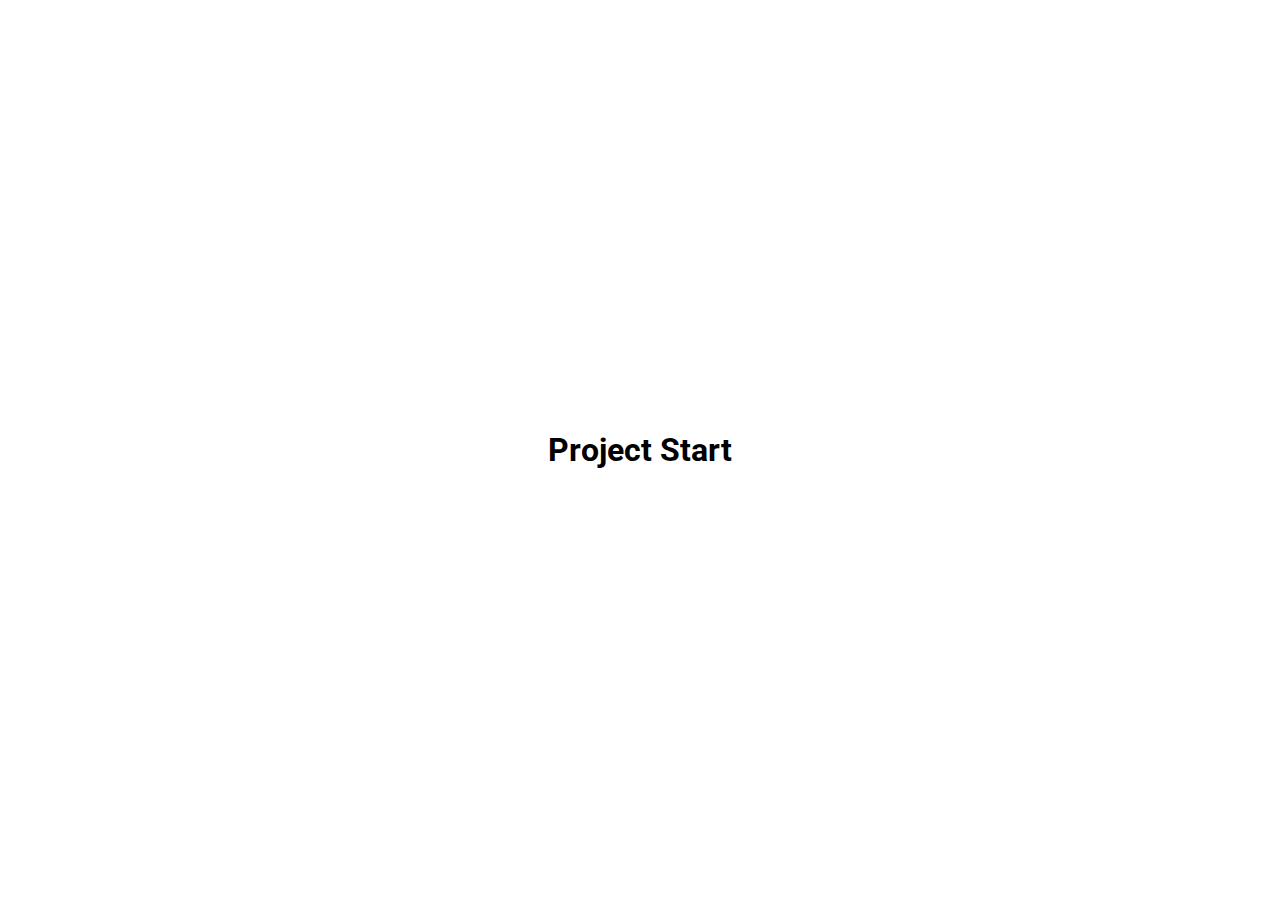
==== cards.html @ 2da71c93 "Create cards.html" ====
<!DOCTYPE html>
<html lang="en">
	<head>
		<meta charset="UTF-8" />
		<meta name="viewport" content="width=device-width, initial-scale=1.0" />
		<link
			rel="stylesheet"
			href="https://cdnjs.cloudflare.com/ajax/libs/font-awesome/6.5.2/css/all.min.css"
			integrity="sha512-SnH5WK+bZxgPHs44uWIX+LLJAJ9/2PkPKZ5QiAj6Ta86w+fsb2TkcmfRyVX3pBnMFcV7oQPJkl9QevSCWr3W6A=="
			crossorigin="anonymous"
			referrerpolicy="no-referrer"
		/>
		<link rel="stylesheet" href="style.css" />
		<title>Cards</title>
	</head>
	<body>
		<h1>Project Start</h1>
		<script src="script.js"></script>
	</body>
</html>
---- style.css ----
@import url("https://fonts.googleapis.com/css2?family=Roboto:ital,wght@0,100;0,300;0,400;0,500;0,700;0,900;1,100;1,300;1,400;1,500;1,700;1,900&display=swap");

* {
	box-sizing: border-box;
}

body {
	font-family: "Roboto", sans-serif;
	display: flex;
	flex-direction: column;
	align-items: center;
	justify-content: center;
	height: 100vh;
	overflow: hidden;
	margin: 0;
}
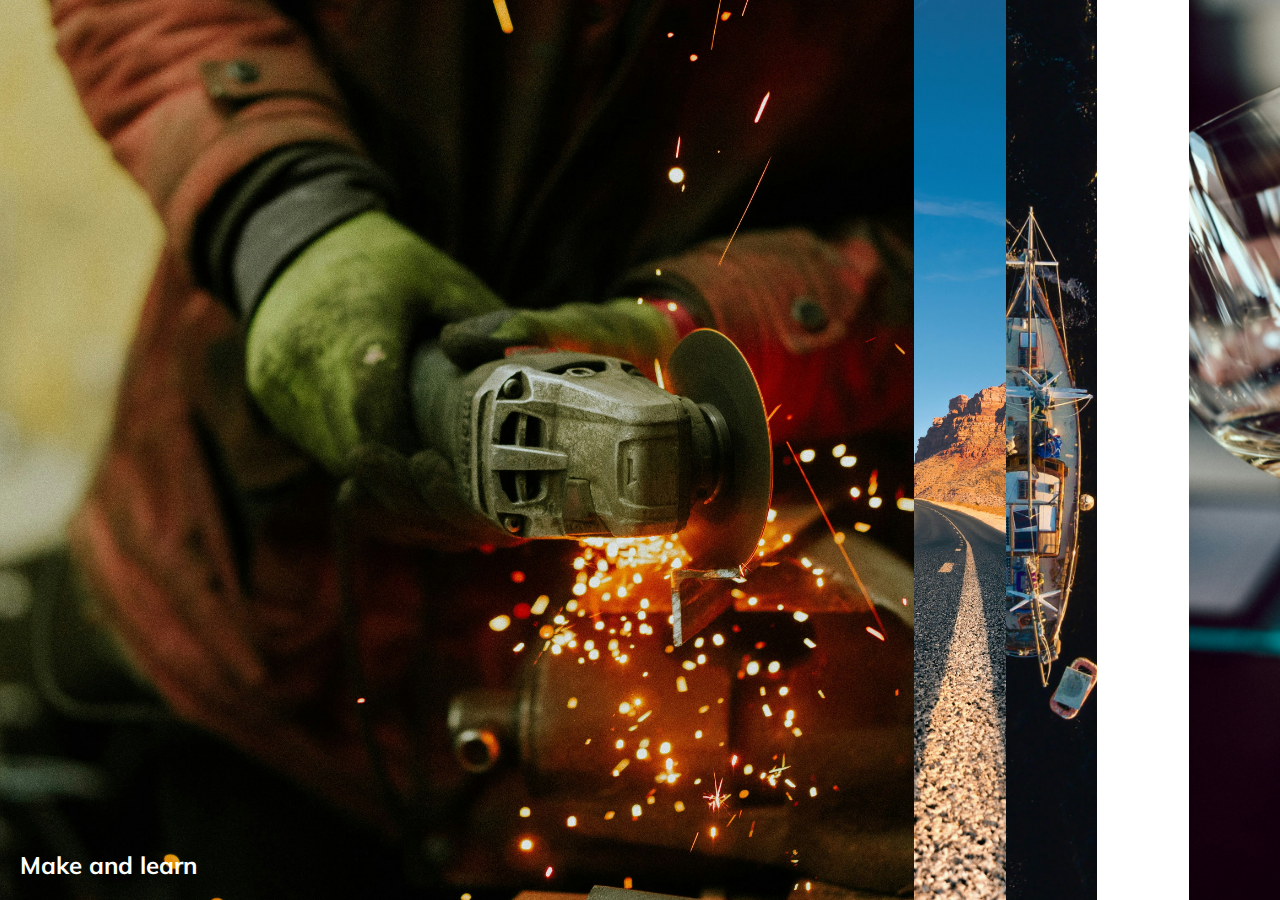
==== commit 6022996d: "New additions" ====
--- a/cards.html
+++ b/cards.html
@@ -10,11 +10,30 @@
 			crossorigin="anonymous"
 			referrerpolicy="no-referrer"
 		/>
-		<link rel="stylesheet" href="style.css" />
-		<title>Cards</title>
+		<link rel="stylesheet" href="css/style.css" />
+		<title>Expanding Cards</title>
 	</head>
 	<body>
-		<h1>Project Start</h1>
-		<script src="script.js"></script>
+		<div class="container">
+			<div
+				class="panel active"
+				style="background-image: url('images/make.jpg')"
+			>
+				<h3>Make and learn</h3>
+			</div>
+			<div class="panel" style="background-image: url('images/road.jpg')">
+				<h3>Go miles ahead</h3>
+			</div>
+			<div class="panel" style="background-image: url('images/challenge.jpg')">
+				<h3>Challenge yourself</h3>
+			</div>
+			<div class="panel" style="background-image: url('images/beach.jpg')">
+				<h3>Explore new places</h3>
+			</div>
+			<div class="panel" style="background-image: url('images/celebrate.jpg')">
+				<h3>Celebrate small wins</h3>
+			</div>
+		</div>
+		<script src="js/script.js"></script>
 	</body>
 </html>
--- a/css/style.css
+++ b/css/style.css
@@ -0,0 +1,58 @@
+@import url("https://fonts.googleapis.com/css2?family=Muli&display=swap");
+
+* {
+	box-sizing: border-box;
+}
+
+body {
+	font-family: "Muli", sans-serif;
+	display: flex;
+	align-items: center;
+	justify-content: center;
+	height: 100vh;
+	overflow: hidden;
+	margin: 0;
+}
+
+.container {
+	display: flex;
+	width: 100vw;
+}
+.panel {
+	background-size: auto 100%;
+	background-position: center;
+	background-repeat: no-repeat;
+	height: 100vh;
+	color: #fff;
+	cursor: pointer;
+	flex: 0.5;
+
+	position: relative;
+	transition: flex 0.7s ease-in;
+}
+
+.panel h3 {
+	font-size: 24px;
+	position: absolute;
+	bottom: 20px;
+	left: 20px;
+	margin: 0;
+	opacity: 0;
+}
+.panel.active {
+	flex: 5;
+}
+.panel.active h3 {
+	opacity: 1;
+	transition: opacity 0.3s ease-in 0.4s;
+}
+
+@media (max-width: 480px) {
+	.container {
+		width: 100vw;
+	}
+	.panel:nth-of-type(4),
+	.panel:nth-of-type(5) {
+		display: none;
+	}
+}
